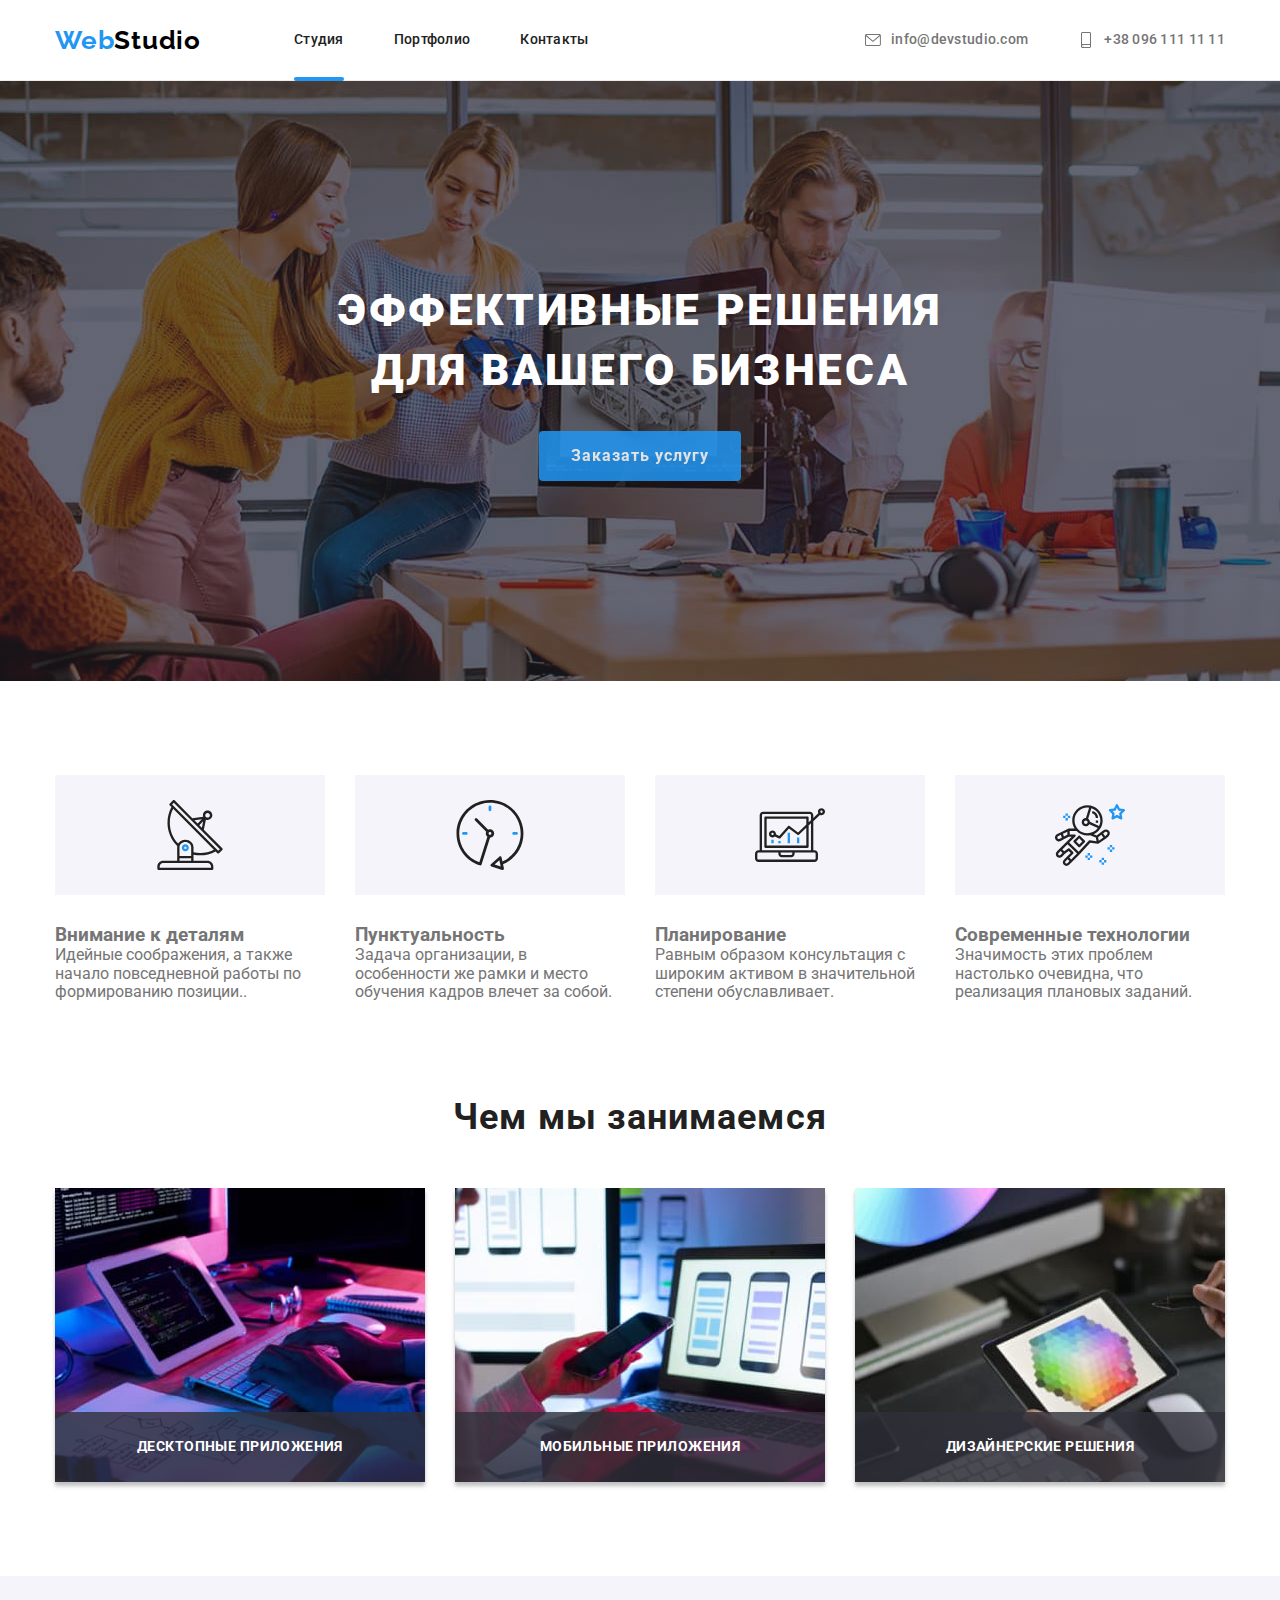
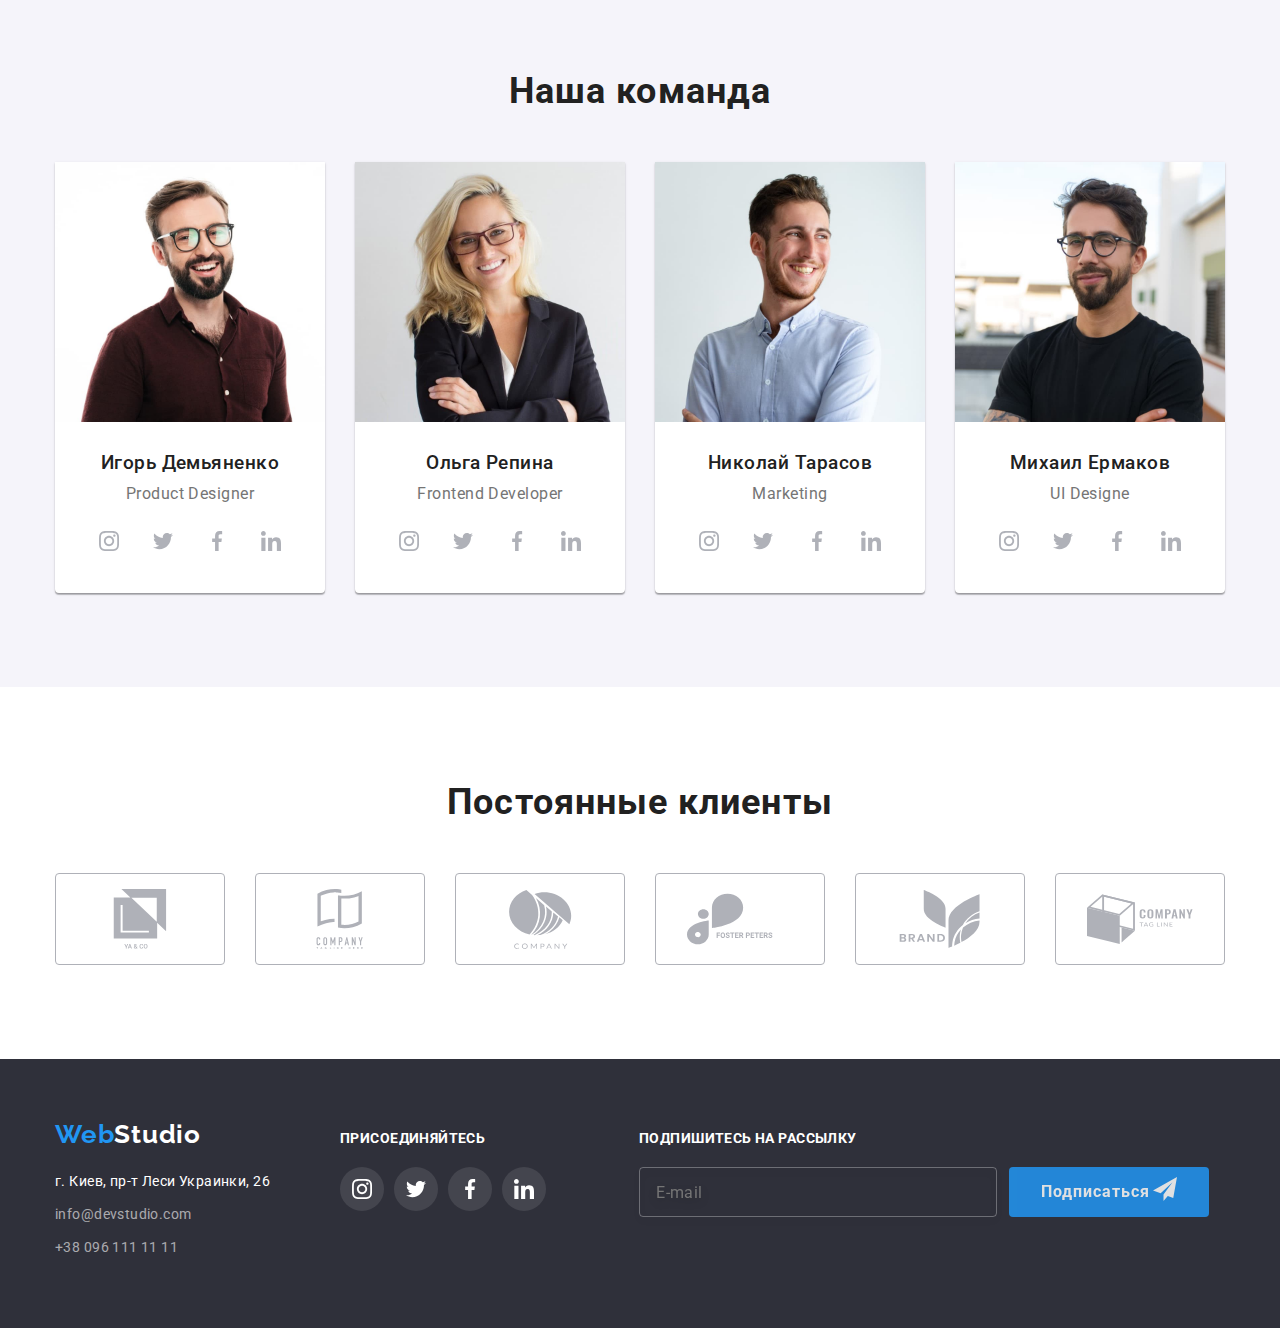
==== index.html @ 7d0cff5f "БЭМ перая попытка" ====
<!DOCTYPE html>
<html lang="ru">
  <head>
    <meta charset="UTF-8" />
    <meta http-equiv="X-UA-Compatible" content="IE=edge" />
    <meta name="viewport" content="width=device-width, initial-scale=1.0" />
    <title>Document</title>
    <link rel="preconnect" href="https://fonts.googleapis.com" />
    <link rel="preconnect" href="https://fonts.gstatic.com" crossorigin />
    <link
      href="https://fonts.googleapis.com/css2?family=Raleway:wght@700&family=Roboto:wght@400;500;700;900&display=swap"
      rel="stylesheet"
    />
    <link
      rel="stylesheet"
      href="https://cdnjs.cloudflare.com/ajax/libs/modern-normalize/1.0.0/modern-normalize.min.css"
    />
    <link rel="stylesheet" type="text/css" href="./css/styles.css" />
  </head>

  <body>
    <header class="header">
      <div class="header-box container">
        <nav class="nav">
          <a class="logo" href="#">Web<span class="logo__part-logo">Studio</span> </a>

          <ul class="nav__list list">
            <li class="nav__item">
              <a class="nav__link nav__link--current" href="#">Студия</a>
            </li>
            <li class="nav__item">
              <a class="nav__link" href="./portfolio.html">Портфолио</a>
            </li>
            <li class="nav__item">
              <a class="nav__link" href="#">Контакты</a>
            </li>
          </ul>
        </nav>

        <ul class="nav__contact list">
          <li class="nav__contact-item">
            <a class="nav__contact-link" href="mailto:info@devstudio.com"
              ><svg class="nav__contact-icon" width="16" height="12">
                <use href="./images/symbol-defs.svg#icon-envelope"></use>
              </svg>
              info@devstudio.com</a
            >
          </li>

          <li class="nav__contact-item">
            <a class="nav__contact-link" href="tel:+380961111111"
              ><svg class="nav__contact-icon" width="10" height="16">
                <use href="./images/symbol-defs.svg#icon-smartphone"></use></svg
              >+38 096 111 11 11</a
            >
          </li>
        </ul>
      </div>
    </header>

    <!--Main-->
    <main>
      <section class="main">
        <div class="container">
          <h1 class="main-title">Эффективные решения для вашего бизнеса</h1>
          <button class="main-btn current" type="button" data-modal-open>Заказать услугу</button>
        </div>
      </section>

      <!--Наши преимущества-->
      <section class="advant section">
        <div class="container">
          <h2 class="visually-hidden">Наши преимущества</h2>
          <ul class="advants-list list">
            <li class="advants-list__item">
              <div class="advants-list__icon">
                <svg width="70" height="70">
                  <use href="./images/symbol-defs.svg#icon-antenna"></use>
                </svg>
              </div>
              <h3 class="advants-list__item-title">Внимание к деталям</h3>
              <p class="advants-list__text">
                Идейные соображения, а также начало повседневной работы по формированию позиции..
              </p>
            </li>
            <li class="advants-list__item">
              <div class="advants-list__icon">
                <svg width="70" height="70">
                  <use href="./images/symbol-defs.svg#icon-clock"></use>
                </svg>
              </div>
              <h3 class="advants-list__item-title">Пунктуальность</h3>
              <p class="advants-list__text">
                Задача организации, в особенности же рамки и место обучения кадров влечет за собой.
              </p>
            </li>
            <li class="advants-list__item">
              <div class="advants-list__icon">
                <svg width="70" height="70">
                  <use href="./images/symbol-defs.svg#icon-diagram"></use>
                </svg>
              </div>
              <h3 class="advants-list__item-title">Планирование</h3>
              <p class="advants-list__text">
                Равным образом консультация с широким активом в значительной степени обуславливает.
              </p>
            </li>
            <li class="advants-list__item">
              <div class="advants-list__icon">
                <svg width="70" height="70">
                  <use href="./images/symbol-defs.svg#icon-astronaut"></use>
                </svg>
              </div>
              <h3 class="advants-list__item-title">Современные технологии</h3>
              <p class="advants-list__text">
                Значимость этих проблем настолько очевидна, что реализация плановых заданий.
              </p>
            </li>
          </ul>
        </div>
      </section>

      <!--Чем мы занимаемся-->
      <section class="direct-box section">
        <div class="direct container">
          <h2 class="direct__title">Чем мы занимаемся</h2>

          <ul class="direct__list list">
            <li class="direct__item">
              <div class="direct__thumb">
                <img
                  class="direct__img"
                  src="./images/close-up-image-programer-working-his-desk-office.jpg"
                  alt="Программист за столом"
                />
                <p class="direct__subtitle">Десктопные приложения</p>
              </div>
            </li>

            <li class="direct__item">
              <div class="direct__thumb">
                <img
                  class="direct__img"
                  src="./images/web-ui-designers-are-developing-application-smartphones-team-creators-is-working-interface-mobile-phones.jpg"
                  alt="Веб-дизайнер с мобильным телефоном"
                />
                <p class="direct__subtitle">Мобильные приложения</p>
              </div>
            </li>
            <li class="direct__item">
              <div class="direct__thumb">
                <img
                  class="direct__img"
                  src="./images/creative-artist-web-design-with-working-colour-selection-graphic-tablet.jpg"
                  alt="Веб-дизайнер с графическим планшетом"
                />
                <p class="direct__subtitle">Дизайнерские решения</p>
              </div>
            </li>
          </ul>
        </div>
      </section>

      <!-- Наша команда-->
      <section class="card section">
        <div class="card__box container">
          <h2 class="card__title">Наша команда</h2>
          <ul class="card__list list">

            <li class="card__item">
              <img class="card__img" src="./images/igor_demyanenko.jpg" alt="Игорь Демьяненко" width="270"/>
              <div class="card__content">
                <h3 class="card__item-title">Игорь Демьяненко</h3>
                <p class="card__text">Product Designer</p>
                <ul class="card__icon-list">
                  <li class="card__icon">
                    <a class="card__link" href="#">
                      <svg class="card__logo" width="20" height="20">
                        <use href="./images/symbol-defs.svg#icon-instagram"></use>
                      </svg>
                    </a>
                  </li>
                  <li class="card__icon">
                    <a class="card__link" href="#">
                      <svg class="card__logo" width="20" height="20">
                        <use href="./images/symbol-defs.svg#icon-twitter"></use>
                      </svg>
                    </a>
                  </li>
                  <li class="card__icon">
                    <a class="card__link" href="#">
                      <svg class="card__logo" width="20" height="20">
                        <use href="./images/symbol-defs.svg#icon-facebook"></use>
                      </svg>
                    </a>
                  </li>
                  <li class="card__icon">
                    <a class="card__link" href="#">
                      <svg class="card__logo" width="20" height="20">
                        <use href="./images/symbol-defs.svg#icon-linkedin"></use>
                      </svg>
                    </a>
                  </li>
                </ul>
              </div>
            </li>

            <li class="card__item">
              <img class="card__img" src="./images/olga_repina.jpg" alt="Ольга Репина" width="270" />
              <div class="card__content">
                <h3 class="card__item-title">Ольга Репина</h3>
                <p class="card__text">Frontend Developer</p>
                <ul class="card__icon-list">
                  <li class="card__icon">
                    <a class="card__link" href="#">
                      <svg class="card__logo" width="20" height="20">
                        <use href="./images/symbol-defs.svg#icon-instagram"></use>
                      </svg>
                    </a>
                  </li>
                  <li class="card__icon">
                    <a class="card__link" href="#">
                      <svg class="card__logo" width="20" height="20">
                        <use href="./images/symbol-defs.svg#icon-twitter"></use>
                      </svg>
                    </a>
                  </li>
                  <li class="card__icon">
                    <a class="card__link" href="#">
                      <svg class="card__logo" width="20" height="20">
                        <use href="./images/symbol-defs.svg#icon-facebook"></use>
                      </svg>
                    </a>
                  </li>
                  <li class="card__icon">
                    <a class="card__link" href="#">
                      <svg class="card__logo" width="20" height="20">
                        <use href="./images/symbol-defs.svg#icon-linkedin"></use>
                      </svg>
                    </a>
                  </li>
                </ul>
              </div>
            </li>

            <li class="card__item">
              <img
                class="card__img"
                src="./images/nikolay_tarasov.jpg"
                alt="Николай Тарасов"
                width="270"
              />
              <div class="card__content">
                <h3 class="card__item-title">Николай Тарасов</h3>
                <p class="card__text">Marketing</p>
                <ul class="card__icon-list">
                  <li class="card__icon">
                    <a class="card__link" href="#">
                      <svg class="card__logo" width="20" height="20">
                        <use href="./images/symbol-defs.svg#icon-instagram"></use>
                      </svg>
                    </a>
                  </li>
                  <li class="card__icon">
                    <a class="card__link" href="#">
                      <svg class="card__logo" width="20" height="20">
                        <use href="./images/symbol-defs.svg#icon-twitter"></use>
                      </svg>
                    </a>
                  </li>
                  <li class="card__icon">
                    <a class="card__link" href="#">
                      <svg class="card__logo" width="20" height="20">
                        <use href="./images/symbol-defs.svg#icon-facebook"></use>
                      </svg>
                    </a>
                  </li>
                  <li class="card__icon">
                    <a class="card__link" href="#">
                      <svg class="card__logo" width="20" height="20">
                        <use href="./images/symbol-defs.svg#icon-linkedin"></use>
                      </svg>
                    </a>
                  </li>
                </ul>
              </div>
            </li>

            <li class="card__item">
              <img
                class="card__img"
                src="./images/mikhail_ermakov.jpg"
                alt="Михаил Ермаков"
                width="270"
              />
              <div class="card__content">
                <h3 class="card__item-title">Михаил Ермаков</h3>
                <p class="card__text">UI Designe</p>
                <ul class="card__icon-list">
                  <li class="card__icon">
                    <a class="card__link" href="#">
                      <svg class="card__logo" width="20" height="20">
                        <use href="./images/symbol-defs.svg#icon-instagram"></use>
                      </svg>
                    </a>
                  </li>
                  <li class="card__icon">
                    <a class="card__link" href="#">
                      <svg class="card__logo" width="20" height="20">
                        <use href="./images/symbol-defs.svg#icon-twitter"></use>
                      </svg>
                    </a>
                  </li>
                  <li class="card__icon">
                    <a class="card__link" href="#">
                      <svg class="card__logo" width="20" height="20">
                        <use href="./images/symbol-defs.svg#icon-facebook"></use>
                      </svg>
                    </a>
                  </li>
                  <li class="card__icon">
                    <a class="card__link" href="#">
                      <svg class="card__logo" width="20" height="20">
                        <use href="./images/symbol-defs.svg#icon-linkedin"></use>
                      </svg>
                    </a>
                  </li>
                </ul>
              </div>
            </li>

          </ul>
        </div>
      </section>

      <section class="clients section">
        <div class="clients__box container">
          <h2 class="clients__title">Постоянные клиенты</h2>
          <ul class="clients__list">
            <li class="clients__item">
              <a class="clients__link" href="#">
                <svg class="clients__logo" width="106" height="60">
                  <use href="./images/symbol-defs.svg#icon-company-1"></use>
                </svg>
              </a>
            </li>

            <li class="clients__item">
              <a class="clients__link" href="#">
                <svg class="clients__logo" width="106" height="60">
                  <use href="./images/symbol-defs.svg#icon-company-2"></use>
                </svg>
              </a>
            </li>

            <li class="clients__item">
              <a class="clients__link" href="#">
                <svg class="clients__logo" width="106" height="60">
                  <use href="./images/symbol-defs.svg#icon-company-3"></use>
                </svg>
              </a>
            </li>

            <li class="clients__item">
              <a class="clients__link" href="#"
                ><svg class="clients__logo" width="106" height="60">
                  <use href="./images/symbol-defs.svg#icon-company-4"></use></svg
              ></a>
            </li>

            <li class="clients__item">
              <a class="clients__link" href="#"
                ><svg class="clients__logo" width="106" height="60">
                  <use href="./images/symbol-defs.svg#icon-company-5"></use></svg
              ></a>
            </li>

            <li class="clients__item">
              <a class="clients__link" href="#"
                ><svg class="clients__logo" width="106" height="60">
                  <use href="./images/symbol-defs.svg#icon-company-6"></use></svg
              ></a>
            </li>
          </ul>
        </div>
      </section>
    </main>

    <!--Футер-->
    <footer class="footer">
      <div class="footer__box container">
        <div class="footer-content">
          <a class="logo footer-content__logo" href="#">Web<span class="logo__part-logo logo--color">Studio</span> </a>
          <address class="address-box">
            г. Киев, пр-т Леси Украинки, 26
            <ul class="address-box__list list">
              <li class="address-box__item">
                <a class="address-box__link" href="mailto:info@devstudio.com">info@devstudio.com</a>
              </li>
              <li class="address-box__item">
                <a class="address-box__link" href="tel:+380961111111">+38 096 111 11 11</a>
              </li>
            </ul>
          </address>
        </div>
        <div class="footer__network-box">
          <p class="footer__network-title">Присоединяйтесь</p>
          <ul class="footer__network-list">
            <li class="footer__network-item">
              <a class="footer__network-link" href="#">
                <svg class="footer__network-logo" width="20" height="20">
                  <use href="./images/symbol-defs.svg#icon-instagram"></use>
                </svg>
              </a>
            </li>
            <li class="footer__network-item">
              <a class="footer__network-link" href="#">
                <svg class="footer__network-logo" width="20" height="20">
                  <use href="./images/symbol-defs.svg#icon-twitter"></use>
                </svg>
              </a>
            </li>
            <li class="footer__network-item">
              <a class="footer__network-link" href="#">
                <svg class="footer__network-logo" width="20" height="20">
                  <use href="./images/symbol-defs.svg#icon-facebook"></use>
                </svg>
              </a>
            </li>
            <li class="footer__network-item">
              <a class="footer__network-link" href="#">
                <svg class="footer__network-logo" width="20" height="20">
                  <use href="./images/symbol-defs.svg#icon-linkedin"></use>
                </svg>
              </a>
            </li>
          </ul>
        </div>

        <div class="subscription">
          <p class="subscription__title">Подпишитесь на рассылку</p>

          <form class="subscription__form">
            <input
              type="email"
              name="subscription-mail"
              class="subscription__input"
              id="subscription-email"
              placeholder="E-mail"
            />

            <button type="submit" class="main-btn footer__subscription-btn--location">
              Подписаться

              <svg class="subscription__logo" width="24" height="24">
                <use href="./images/symbol-defs.svg#icon-send"></use>
              </svg>
            </button>
          </form>
        </div>
      </div>
    </footer>

    <div class="backrdrop backrdrop--is-hidden" data-modal>
      <div class="modal">
        <button class="modal__btn-close" data-modal-close>
          <svg  class="modal__btn-icon" width="11" height="11">
            <use href="./images/symbol-defs.svg#icon-close"></use>
          </svg>
        </button>
        <h2 class="modal__title">Оставьте свои данные, мы вам перезвоним</h2>
        <form name="modal__form">
          <div class="modal__field">
            <input type="text" name="user-name" class="modal__input" id="name" placeholder=" " />
            <label for="name" class="modal__label">Имя</label>
            <svg class="modal__icon" width="18" height="18">
              <use href="./images/symbol-defs.svg#icon-person-black"></use>
            </svg>
          </div>
          <div class="modal__field">
            <input type="tel" name="phone" class="modal__input" id="phone" placeholder=" " />
            <label for="phone" class="modal__label">Телефон</label>

            <svg class="modal__icon" width="18" height="18">
              <use href="./images/symbol-defs.svg#icon-phone-black"></use>
            </svg>
          </div>

          <div class="modal__field">
            <input type="email" name="mail" class="modal__input" id="email" placeholder=" " />
            <label for="email" class="modal__label">Почта</label>
            <svg class="modal__icon" width="18" height="18">
              <use href="./images/symbol-defs.svg#icon-email-black"></use>
            </svg>
          </div>

          <div class="modal__text">
            <label for="comment" class="modal__comment">Комментарий</label>
            <textarea class="modal__textarea" name="comment" rows="10" id="comment" placeholder="Введите текст"></textarea>
          </div>

          <div class="modal__checkbox">
            <label class="modal__checkbox-label">
              <input class="modal__checkbox-input" type="checkbox" name="check-policy" value="check-value" />
              <svg class="modal__checkbox-box" width="16" height="15">
                <use href="./images/symbol-defs.svg#icon-check"></use>
              </svg>
              Соглашаюсь с рассылкой и принимаю
              <a href="#" class="modal__checkbox-link">Условия договора</a>
            </label>
          </div>
          <button type="submit" class="main-btn">Отправить</button>
        </form>
      </div>
    </div>
    <script src="./js/modal.js"></script>
  </body>
</html>
---- css/styles.css ----
/*--объявление глоб.переменных--*/
:root {
  --clr-ttl: #212121; /*--осн.цвет заголовков--*/
  --clr-txt: #757575; /*--осн.цвет текста--*/
  --clr-backg-hero: #2f303a; /*--цвет фона героя и футера--*/
  --clr-backg-item: #f5f4fa; /*--доп.цвет фона элементов--*/
  --clr-btn-link: #ffffff; /*--цвет текста акт.кн.,ссылок..--*/
  --clr-brend: #2196f3; /*-цвет логотипа,акт.кнопок и ссылок---*/
  --time-duration: 250ms;
  --clr-logo-part: #000000; /*-цвет логотипа,акт.кнопок и ссылок---*/
  --clr-ft-link: rgba(255, 255, 255, 0.6); /*--цвет ссылок в футере--*/
  --clr-icon-link: #afb1b8; /*-- цет иконок соц.сетей--*/
  --timing-function: cubic-bezier(0.4, 0, 0.2, 1);
}

/*--Установки "по умолчанию" для сайта--*/

body {
  font-family: Roboto, sans-serif;
  color: var(--clr-txt);
  background-color: var(--clr-btn-link);
  cursor: default;
}

/*--Установки элементов--*/
ul {
  list-style: none;
  margin: 0;
  padding: 0;
}

h1,
h2,
h3,
h4,
h5,
h6,
p {
  margin: 0 auto;
}

img {
  display: block;
}
a {
  text-decoration: none;
}

.visually-hidden {
  position: absolute;
  width: 1px;
  height: 1px;
  margin: -1px;
  border: 0;
  padding: 0;

  white-space: nowrap;
  clip-path: inset(100%);
  clip: rect(0 0 0 0);
  overflow: hidden;
}

.nav__link--current {
  color: var(--clr-brend);
}

.section {
  padding: 94px 0;
}

/*---header--*/
.header {
  border-bottom: 1px solid #ececec;
}
/*--Логотип--*/
.logo {
  font-family: 'Raleway', sans-serif;
  font-weight: 700;
  font-size: 26px;
  line-height: 1.17;
  color: var(--clr-brend);
  letter-spacing: 0.03em;
    display: block;
}
.logo__part-logo {
  color: var(--clr-logo-part);
}
.logo--color {
  color: var(--clr-btn-link);
}




.header-box {
  display: flex;
  align-items: center;
  justify-content: space-between;
}

.nav{
  display: flex;
  align-items: center;
  margin-left: 0;
  margin-right: 0;
}
.nav__list {
  display: flex;
  margin-left: 93px;
}
.nav__list li:first-child,
.nav__contact li:first-child {
  margin-left: 0;
}
.nav__contact {
  display: flex;
  margin: auto 0;
  align-items: center;
}

.nav__link {
  position: relative;
  display: block;
  padding-top: 32px;
  padding-bottom: 32px;
  justify-content: space-between;
  font-weight: 500;
  font-size: 14px;
  line-height: 1.14;
  letter-spacing: 0.02em;
  color: var(--clr-ttl);
  transition: color var(--time-duration) var(--timing-function);
}

.nav__link::after {
  content: '';
  display: block;
  position: absolute;
  bottom: -1px;
  width: 100%;
  height: 4px;
  border-radius: 4px;
  background-color: var(--clr-brend);
  opacity: 0;
}

.nav__link:hover,
.nav__link:focus {
  color: var(--clr-brend);
}
.nav__link--current::after {
  opacity: 1;
}

.nav__item,
.nav__contact-item {
  margin-left: 50px;
}

.nav__contact-link {
  display: flex;
  padding-top: 32px;
  padding-bottom: 32px;
  font-weight: 500;
  font-size: 14px;
  line-height: 1.14;
  letter-spacing: 0.02em;
  color: var(--clr-txt);
  align-items: center;
  transition: color var(--time-duration) var(--timing-function);
}

.nav__contact-link:hover .nav__contact-icon,
.nav__contact-link:focus .nav__contact-icon,
.nav__contact-link:hover,
.nav__contact-link:focus {
  color: var(--clr-brend);
  fill: var(--clr-brend);
}

.nav__contact-icon {
  display: block;
  margin-right: 10px;
  height: 16px;
  width: 16px;
  text-align: center;
  align-items: center;
  fill: var(--clr-txt);
  transition: fill var(--time-duration) var(--timing-function);
}

/*--main-section--*/
.container {
  width: 1200px;
  margin: 0 auto;
  padding: 0 15px;
}

.main {
  max-width: 1600px;
  margin: auto;
  text-align: center;
  padding: 200px 0;
  background: var(--clr-backg-hero);
  background-image: linear-gradient(rgba(47, 48, 58, 0.4), rgba(47, 48, 58, 0.4)),
    url('../images/img-hero.jpg');
  background-repeat: no-repeat;
  background-position: center;
}

.main-title {
  height: 120px;
  max-width: 696px;
  font-weight: 900;
  font-size: 44px;
  line-height: 1.36;
  letter-spacing: 0.06em;
  text-transform: uppercase;
  color: var(--clr-btn-link);
  margin-bottom: 30px;
}

.main-btn {
  display: block;
  margin: 0 auto;
  padding: 10px 32px;
  min-width: 200px;
  text-align: center;
  font-weight: 700;
  font-size: 16px;
  line-height: 1.87;
  letter-spacing: 0.06em;
  border: none;
  border-radius: 4px;
  cursor: pointer;
  color: var(--clr-btn-link);
  background-color: var(--clr-brend);
  opacity: 0.85;
  transition: box-shadow var(--time-duration) var(--timing-function),
    opacity var(--time-duration) var(--timing-function);
}

.main-btn:hover,
.main-btn:focus {
  box-shadow: 0px 4px 4px rgba(0, 0, 0, 0.15);
  opacity: 1;
}

.backrdrop {
  position: fixed;
  top: 0;
  left: 0;
  width: 100%;
  height: 100%;
  background-color: rgba(0, 0, 0, 0.2);
  opacity: 1;
  transition: opacity var(--time-duration) var(--timing-function);
}

.backrdrop--is-hidden {
  opacity: 0;
  pointer-events: none;
  /* visibility: hidden;*/
}

.modal {
  position: absolute;
  min-width: 528px;
  min-height: 580px;
  top: 50%;
  left: 50%;
  padding: 40px;
  transform: translate(-50%, -50%);
  background-color: var(--clr-btn-link);
  box-shadow: 0px 1px 3px rgba(0, 0, 0, 0.12), 0px 1px 1px rgba(0, 0, 0, 0.14),
    0px 2px 1px rgba(0, 0, 0, 0.2);
  border-radius: 4px;
}

.modal__btn-close {
  position: absolute;
  top: 8px;
  right: 8px;
  display: block;
  width: 30px;
  height: 30px;
  border-radius: 50%;
  text-align: center;
  border: 1px solid rgba(0, 0, 0, 0.1);
  background-color: var(--clr-btn-link);
  transform: fill var(--time-duration) var(--timing-function);
}
.modal__btn-icon {
  transition: fill var(--time-duration) var(--timing-function);
}

.modal__btn-icon:hover,
.modal__btn-icon:focus {
  fill: var(--clr-brend);
}
.modal__title {
  font-weight: 700;
  font-size: 20px;
  line-height: 1.15;
  text-align: center;
  letter-spacing: 0.03em;
  color: var(--clr-ttl);
  margin: 0;
}

.modal__field {
  position: relative;
  display: flex;
  flex-direction: column;
  text-align: start;
  line-height: 1.17;
  letter-spacing: 0.01em;
  margin-top: 30px;
}

.modal__icon {
  display: inline-block;
  position: absolute;
  top: 50%;
  left: 12px;
  transform: translateY(-50%);
}

.modal__input {
  padding-left: 42px;
  height: 40px;
  border: 1px solid rgba(33, 33, 33, 0.2);
  border-radius: 4px;
  padding-right: 12px;
  transition: border-color var(--time-duration) var(--timing-function);
}
.modal__field input::placeholder {
  color: var(--clr-txt);
}

.modal__label {
  position: absolute;
  top: 50%;
  left: 42px;
  text-align: center;
  transform: translateY(-50%);
  transition: transform var(--time-duration) var(--timing-function),
    opacity var(--time-duration) var(--timing-function);
}

.modal__input:hover + .modal__label,
.modal__input:focus + .modal__label,
.modal__input:not(:placeholder-shown) + .modal__label {
  transform: translate(-40px, -40px);
}
.modal__input:hover,
.modal__input:focus,
.modal__input:not(:placeholder-shown) {
  border-color: var(--clr-brend);
}
.modal__input:focus {
  outline: none;
}

.modal__icon {
  display: block;
  position: absolute;
  top: 50%;
  transform: translateY(-50%);
  transition: fill var(--time-duration) var(--timing-function);
}
.modal__field:hover > .modal__icon,
.modal__input:not(:placeholder-shown) + .modal__label + .modal__icon,
.modal__input:focus + .modal__label + .modal__icon {
  fill: var(--clr-brend);
}

.modal__text {
  margin-bottom: 20px;
}

.modal__comment {
  display: block;
  text-align: left;
  margin-bottom: 4px;
  margin-top: 12px;
}
.modal__textarea{
  resize: none;
  width: 100%;
  height: 138px;
  letter-spacing: 0.01em;
  padding: 9px 16px 12px;
  font-size: 12px;
  line-height: 1.17;
  color: rgba(117, 117, 117, 0.5);
  border: 1px solid rgba(33, 33, 33, 0.2);
  border-radius: 4px;
  transition: border-color var(--time-duration) var(--timing-function),
    color var(--time-duration) var(--timing-function);
}

.modal__textarea:focus,
.modal__textarea:hover,
.modal__textarea:not(:placeholder-shown) {
  border-color: var(--clr-brend);
  outline: none;
  border-color: var(--clr-brend);
  color: var(--clr-txt);
}

.modal__checkbox-label {
  display: flex;
  margin-bottom: 30px;
  justify-content: center;
  align-items: center;
  line-height: 1.71;
  font-size: 14px;
  letter-spacing: 0.03em;
  line-height: 1.71;
  color: var(--clr-txt);
  padding: 0;
}

.modal__checkbox-input {
  width: 1px;
  height: 1px;
  overflow: hidden;
  clip: rect(0 0 0 0);
}
.modal__checkbox-input:checked + .modal__checkbox-box {
  background-color: var(--clr-brend);
  background-size: auto;
  background-origin: border-box;
  border-color: var(--clr-brend);
}
.check-box {
  display: inline-block;
  border: 2px solid var(--clr-ttl);
  border-radius: 4px;
  margin-right: 7px;
}

.modal__checkbox-link {
  display: inline-block;
  margin-left: 5px;
  text-decoration: underline;
  color: var(--clr-brend);
}

/*----advant section-----*/

.advants__item-title {
  font-weight: 700;
  font-size: 14px;
  line-height: 1.17;
  letter-spacing: 0.03em;
  text-transform: uppercase;
  color: var(--clr-ttl);
  margin-bottom: 10px;
}
.advants__text {
  display: block;
  font-size: 14px;
  line-height: 1.71;
  letter-spacing: 0.03em;
  color: var(--clr-txt);
}

/*------advants-list------*/

.advants-list {
  display: flex;
  margin-left: -30px;
}

.advants-list__item {
  display: block;
  width: calc((100% - 4 * 30px) / 4);
  margin-left: 30px;
}

.advants-list__icon {
  display: flex;
  margin-bottom: 30px;
  height: 120px;
  width: auto;
  background-color: var(--clr-backg-item);
  align-items: center;
  justify-content: center;
}

/*--direct-section--*/
.direct-box {
  padding-top: 0;
}
.direct__title {
  font-weight: 700;
  font-size: 36px;
  line-height: 1.17;
  text-align: center;
  letter-spacing: 0.03em;
  color: var(--clr-ttl);
  margin-bottom: 50px;
}
.direct__list {
  display: flex;
  margin-left: -30px;
}
.direct__item {
  width: calc((100% - 3 * 30px) / 3);
  margin-left: 30px;
  box-shadow: 0px 4px 4px 0px #00000040;
}

.direct__thumb {
  position: relative;
}
.direct__subtitle {
  position: absolute;
  bottom: 0;
  height: 70px;
  width: 370px;
  padding: 27px 5px;
  background: rgba(47, 48, 58, 0.8);

  font-weight: 700;
  font-size: 14px;
  line-height: 1.14;
  text-align: center;
  letter-spacing: 0.03em;
  text-transform: uppercase;
  color: var(--clr-btn-link);
}

/*--card-section--*/
.card {
  background: var(--clr-backg-item);
  text-align: center;
}
.card__title {
  font-weight: 700;
  font-size: 36px;
  line-height: 1.17;
  letter-spacing: 0.03em;
  color: var(--clr-ttl);
  margin-top: 0;
  margin-bottom: 50px;
}

.card__list {
  display: flex;
  margin-left: -30px;
}
.card__item {
  width: calc((100% - 4 * 30px) / 4);
  margin-left: 30px;
  background: #ffffff;
  box-shadow: 0px 1px 3px rgba(0, 0, 0, 0.12), 0px 1px 1px rgba(0, 0, 0, 0.14),
    0px 2px 1px rgba(0, 0, 0, 0.2);
  border-radius: 0px 0px 4px 4px;
}

.card__item-title {
  font-weight: 500;
  color: var(--clr-ttl);
  margin-bottom: 10px;
}
.card__text {
  letter-spacing: 0.03em;
  color: var(--clr-txt);
  margin-bottom: 16px;
}

.card__content {
  font-size: 16px;
  line-height: 1.19;
  text-align: center;
  letter-spacing: 0.03em;
  padding: 30px 10px;
}
/*--раздел соц.сетей--*/

.card__icon-list {
  display: flex;
  justify-content: center;
}

.card__icon {
  margin-right: 10px;
  border-radius: 50%;
}
.card__icon:last-child {
  margin-right: 0;
}

.card__link {
  display: flex;
  align-items: center;
  justify-content: center;
  height: 44px;
  width: 44px;
  border-radius: 50%;
  transition: background-color var(--time-duration) var(--timing-function);
}

.card__link:hover,
.card__item:focus {
  background-color: var(--clr-brend);
}

.card__link:hover .card__logo,
.card__link:focus .card__logo {
  fill: var(--clr-btn-link);
}

.card__logo {
  display: block;
  fill: var(--clr-icon-link);
  background-color: transparent;
  background-repeat: no-repeat;
  background-size: cover;
  background-position: center;
  transition: fill var(--time-duration) var(--timing-function);
}

/*--постоянные клиенты---*/
.clients__title {
  font-weight: 700;
  font-size: 36px;
  line-height: 1.17;
  text-align: center;
  letter-spacing: 0.03em;
  color: var(--clr-ttl);
  margin-bottom: 50px;
}
.clients__list {
  display: flex;
}

.clients__item {
  display: flex;
  align-items: center;
  justify-content: center;
  background: transparent;
  margin-right: 30px;
}
.clients__item:last-child {
  margin-right: auto;
}
.clients__link {
  display: flex;
  height: 92px;
  width: 170px;
  align-items: center;
  justify-content: center;
  border-radius: 4px;
  border: 1px solid #afb1b8;
  transition: border var(--time-duration) var(--timing-function);
}
.clients__logo {
  fill: #afb1b8;
  transition: fill var(--time-duration) var(--timing-function);
}

.clients__link:hover .clients__logo,
.clients__link:focus .clients__logo {
  fill: var(--clr-brend);
}
.clients__link:hover,
.clients__link:focus {
  border: 1px solid var(--clr-brend);
}

/*-------------------footer-section-----------*/

.footer {
  padding: 60px 0;
  background: var(--clr-backg-hero);
}
.footer__box {
  display: flex;
  align-items: baseline;
}
.footer__network-box {
  margin-left: 70px;
}
.footer-content__logo {
  margin-bottom: 20px;
}

.address-box {
  font-style: normal;
  font-size: 14px;
  line-height: 1.71;
  letter-spacing: 0.03em;
  color: var(--clr-btn-link);
  margin: 0;
}

.address-box__list {
  margin-top: 9px;
}
.address-box__item {
  margin-bottom: 9px;
}

.address-box__list:last-child {
  margin-bottom: 0;
}

.address-box__link {
  display: block;
  line-height: 1.71;
  letter-spacing: 0.03em;
  color: var(--clr-ft-link);
  transition: color var(--time-duration) var(--timing-function);
}

.address-box__link:hover,
.address-box__link:focus {
  color: var(--clr-brend);
}

.footer__network-title,
.subscription__title {
  font-weight: 700;
  font-size: 14px;
  line-height: 1.14;
  letter-spacing: 0.03em;
  text-transform: uppercase;
  color: var(--clr-btn-link);
  margin-bottom: 20px;
}

.footer__network-list {
  display: flex;
}
.footer__network-item {
  display: flex;
  margin-right: 10px;
  align-items: center;
}
.footer__network-item:last-child {
  margin-right: 0;
}
.footer__network-link {
  display: flex;
  height: 44px;
  width: 44px;
  border-radius: 50%;
  justify-content: center;
  align-items: center;
  background: #ffffff1a;
  transition: background-color var(--time-duration) var(--timing-function);
}
.footer__network-logo {
  display: flex;
  fill: var(--clr-btn-link);
  background-color: transparent;
  background-repeat: no-repeat;
  background-size: cover;
  background-position: center;
}
.footer__network-link:hover,
.footer__network-link:focus {
  background-color: var(--clr-brend);
}

.subscription {
  display: block;
  margin-left: 93px;
}

.subscription__form {
  display: flex;
}
.subscription__input {
  height: 50px;
  width: 358px;
  margin-right: 12px;
  font-size: 16px;
  line-height: 1.25;
  align-items: center;
  letter-spacing: 0.03em;
  padding: 15px 16px;
  color: rgba(255, 255, 255, 0.6);
  background-color: inherit;
  border: 1px solid rgba(255, 255, 255, 0.3);
  box-sizing: border-box;
  filter: drop-shadow(0px 4px 4px rgba(0, 0, 0, 0.15));
  border-radius: 4px;
  transition: border-color var(--time-duration) var(--timing-function),
    color var(--time-duration) var(--timing-function);
}

.subscription__input:focus,
.subscription__input:hover {
  outline: none;
  border-color: var(--clr-brend);
  color: var(--clr-btn-link);
}
.footer__subscription-btn--location {
  display: flex;
  justify-content: space-between;
  text-align: center;
  padding: auto 28px;
}

/*------------PORTFOLIO---------*/

/*---Фильтр по разделам--*/
.btn-select {
  display: flex;
  justify-content: center;
  margin-bottom: 50px;
}
.btn-select__item {
  font-weight: 500;
  font-size: 16px;
  line-height: 1.62;
  letter-spacing: 0.03em;
  background-color: var(--clr-backg-item);
  color: var(--clr-ttl);
  text-align: center;
  cursor: pointer;
  border: none;
  border-radius: 4px;
  padding: 6px 22px;
  transition: color var(--time-duration) var(--timing-function),
    background-color var(--time-duration) var(--timing-function),
    box-shadow var(--time-duration) var(--timing-function);
}

/*.btn-select__item{
  margin-right: 8px;
}*/
.btn-select :not(:last-child) {
  margin-right: 8px;
}

.btn-select__item:hover,
.btn-select__item:focus {
  color: var(--clr-btn-link);
  background-color: var(--clr-brend);
  box-shadow: 0px 4px 4px 0px #00000040;
}

.btn-select--current {
  background-color: var(--clr-brend);
  color: var(--clr-btn-link);
}

.subscription__input:not(:placeholder-shown) {
  border-color: var(--clr-brend);
  color: var(--clr-btn-link);
}

/*---Примеры работ ----*/
.gallery {
  display: flex;
  flex-wrap: wrap;
  margin-left: -30px;
}
.gallery__item :nth-child(-n + 3) {
  margin-top: 0;
}

.gallery__item {
  display: block;
  width: calc((100% - 3 * 30px) / 3);
  margin-left: 30px;
  margin-top: 30px;
}

.gallery__link {
  display: block;
  height: 100%;

  position: relative;
  transition: box-shadow var(--time-duration) var(--timing-function);
}

.gallery__link:hover,
.gallery__link:focus {
  box-shadow: 1px 4px 6px 0px #00000029, 0px 4px 4px 0px #0000000f, 0px 1px 1px 0px #0000001f;
}
.gallery__link:hover .gallery__overlay,
.gallery__link:focus .gallery__overlay {
  transform: translateY(0);
  transition: transform var(--time-duration) var(--timing-function);
}

.gallery__thumb {
  position: relative;
  overflow: hidden;
}

.gallery__overlay {
  display: block;
  width: 100%;
  height: 100%;
  top: 0;
  right: 0;
  position: absolute;
  background-color: rgba(33, 150, 243, 0.9);
  padding: 63px 24px;
  font-size: 18px;
  line-height: 1.56;
  letter-spacing: 0.03em;
  color: var(--clr-btn-link);
  transform: translateY(100%);
  transition: transform var(--time-duration) var(--timing-function);
}

.gallery__item-title {
  font-weight: 700;
  font-size: 18px;
  line-height: 2;
  letter-spacing: 0.06em;
  color: var(--clr-ttl);
  margin-bottom: 4px;
}
.gallery__item-txt {
  font-size: 16px;
  line-height: 1.88;
  letter-spacing: 0.03em;
  color: var(--clr-txt);
  background: var(--clr-btn-link);
  margin-bottom: 0;
}

.gallery__box {
  padding: 20px 24px;
  border: 1px solid #eeeeee;
  border-top: none;
}
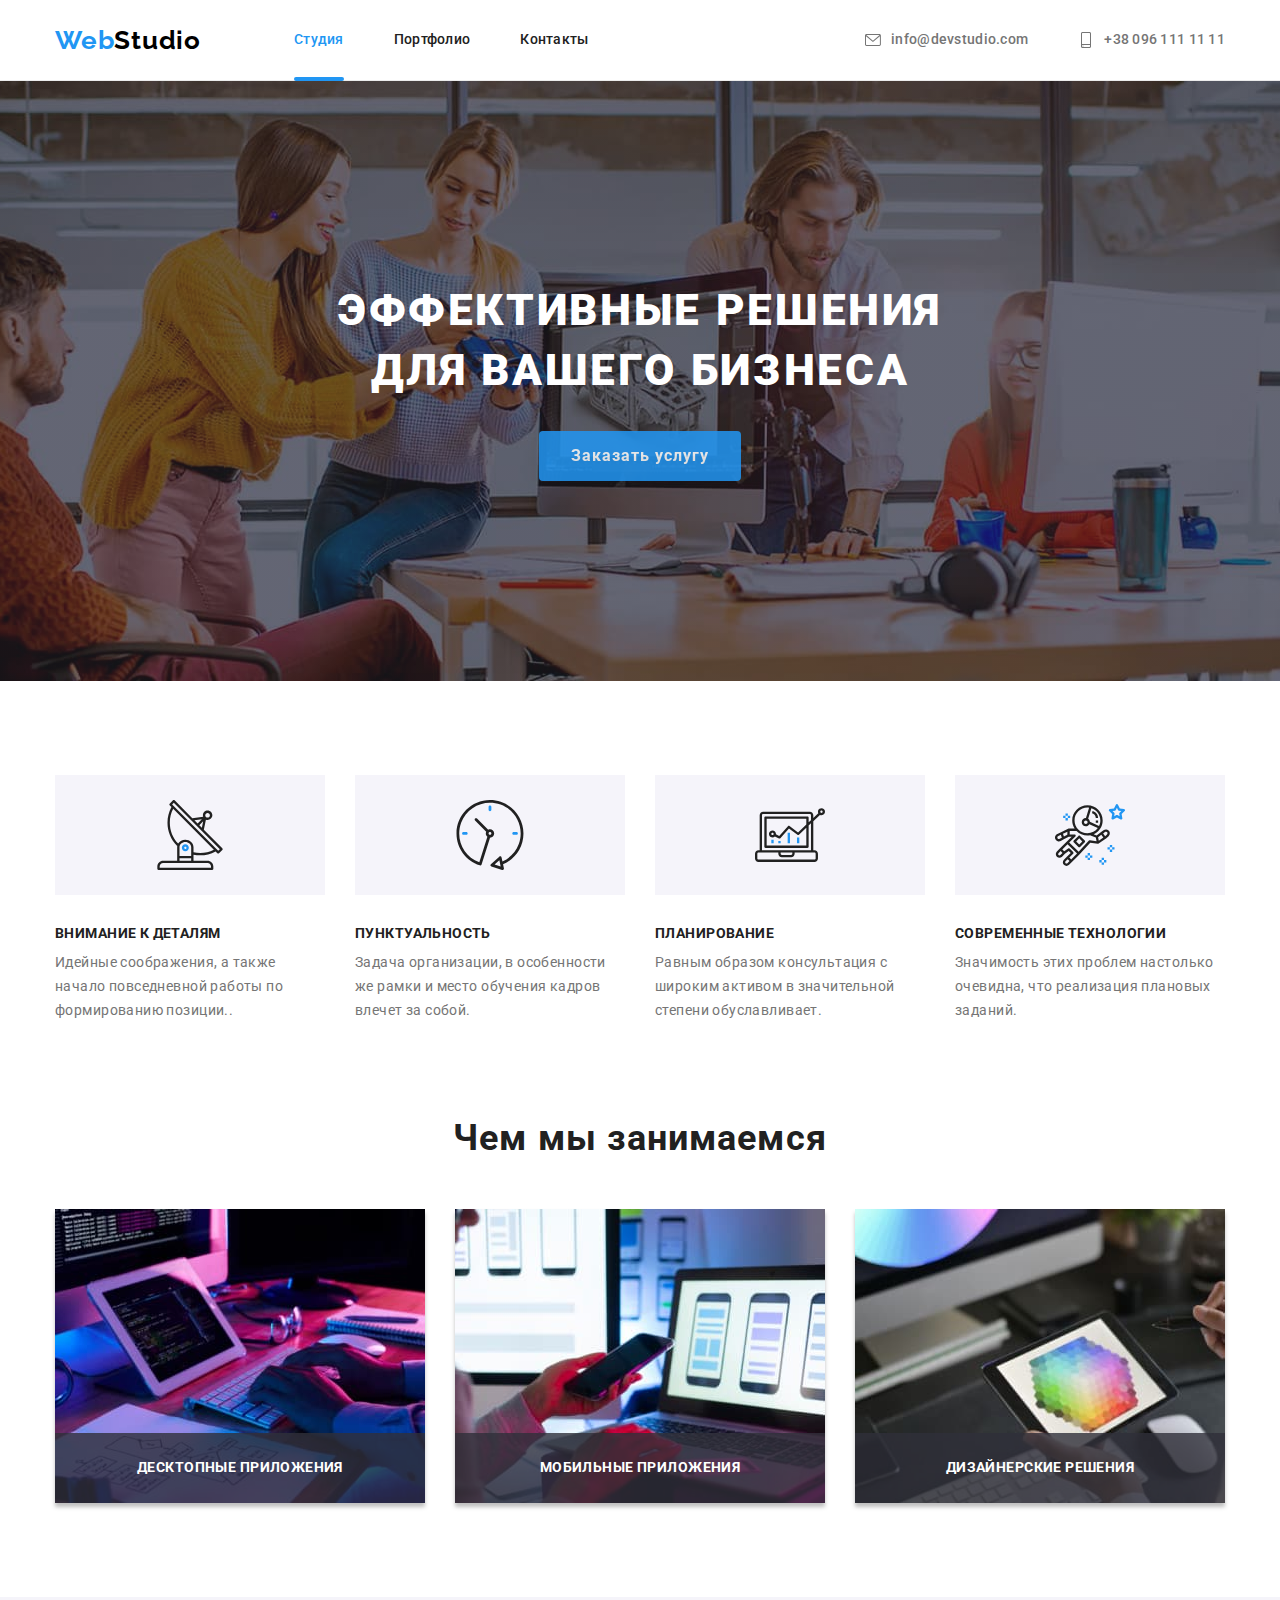
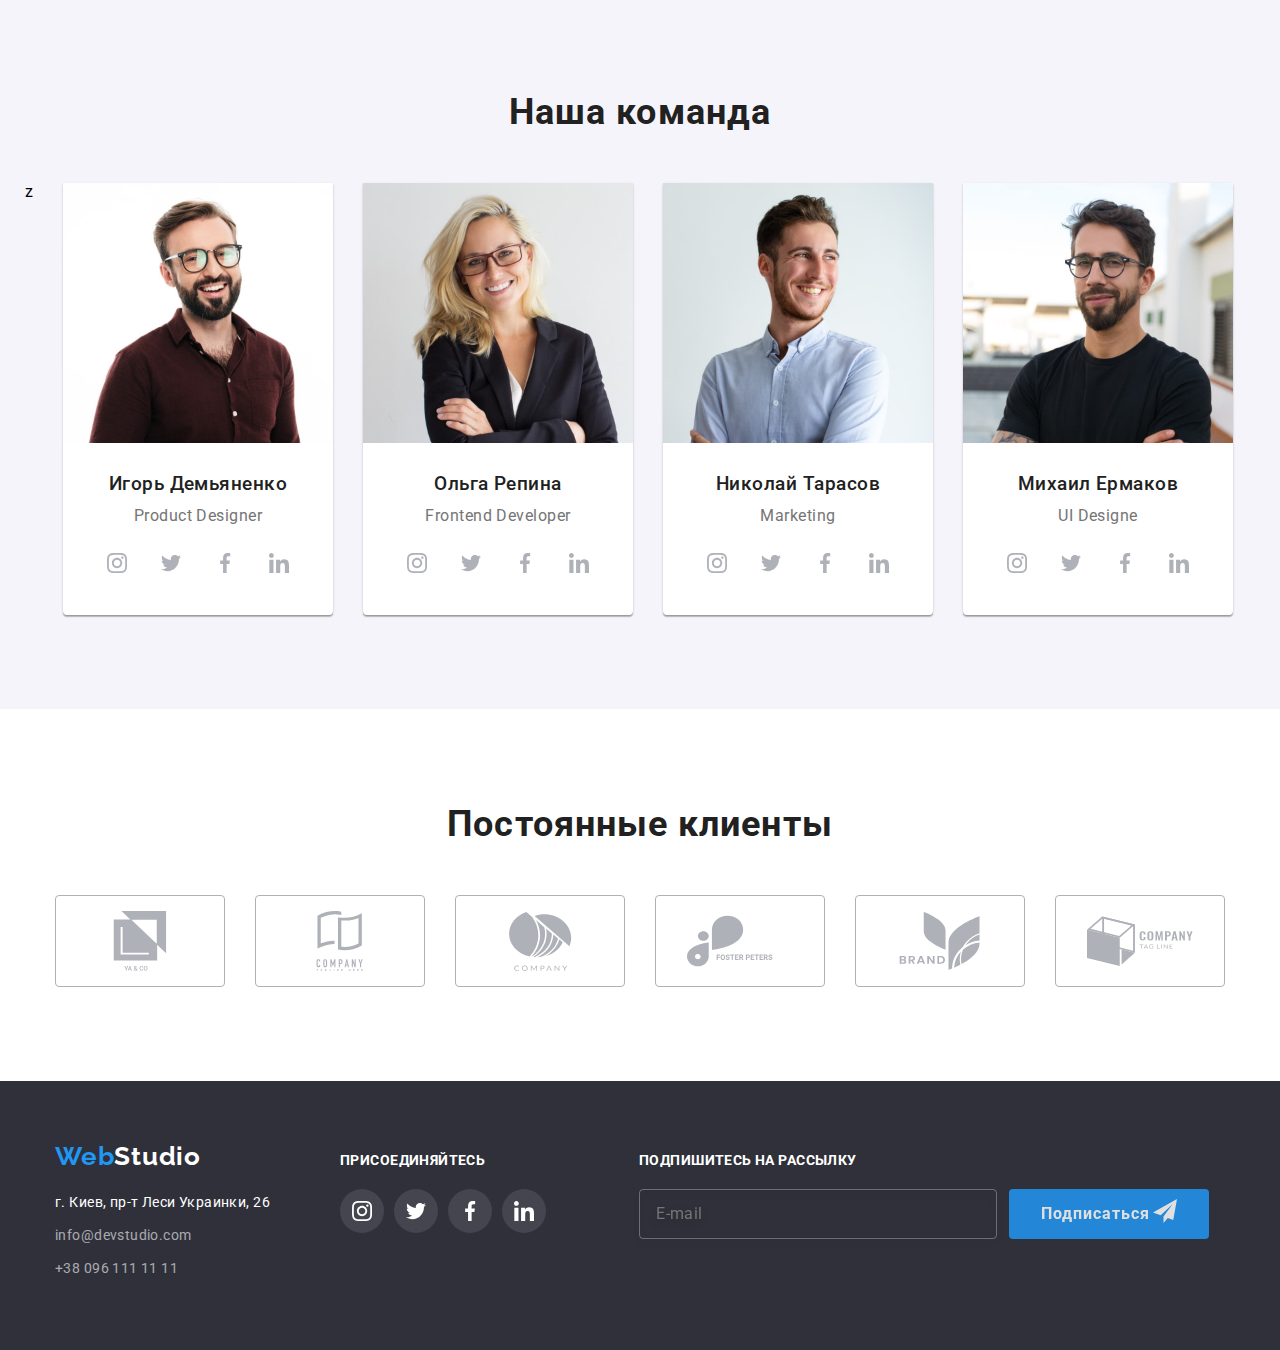
==== commit 6e814d67: "Реакторинг" ====
--- a/index.html
+++ b/index.html
@@ -15,7 +15,7 @@
       rel="stylesheet"
       href="https://cdnjs.cloudflare.com/ajax/libs/modern-normalize/1.0.0/modern-normalize.min.css"
     />
-    <link rel="stylesheet" type="text/css" href="./css/styles.css" />
+    <link rel="stylesheet" type="text/css" href="./css/main.min.css" />
   </head>
 
   <body>
@@ -166,9 +166,14 @@
         <div class="card__box container">
           <h2 class="card__title">Наша команда</h2>
           <ul class="card__list list">
-
+            z
             <li class="card__item">
-              <img class="card__img" src="./images/igor_demyanenko.jpg" alt="Игорь Демьяненко" width="270"/>
+              <img
+                class="card__img"
+                src="./images/igor_demyanenko.jpg"
+                alt="Игорь Демьяненко"
+                width="270"
+              />
               <div class="card__content">
                 <h3 class="card__item-title">Игорь Демьяненко</h3>
                 <p class="card__text">Product Designer</p>
@@ -206,7 +211,12 @@
             </li>
 
             <li class="card__item">
-              <img class="card__img" src="./images/olga_repina.jpg" alt="Ольга Репина" width="270" />
+              <img
+                class="card__img"
+                src="./images/olga_repina.jpg"
+                alt="Ольга Репина"
+                width="270"
+              />
               <div class="card__content">
                 <h3 class="card__item-title">Ольга Репина</h3>
                 <p class="card__text">Frontend Developer</p>
@@ -328,7 +338,6 @@
                 </ul>
               </div>
             </li>
-
           </ul>
         </div>
       </section>
@@ -390,7 +399,9 @@
     <footer class="footer">
       <div class="footer__box container">
         <div class="footer-content">
-          <a class="logo footer-content__logo" href="#">Web<span class="logo__part-logo logo--color">Studio</span> </a>
+          <a class="logo footer-content__logo" href="#"
+            >Web<span class="logo__part-logo logo--color">Studio</span>
+          </a>
           <address class="address-box">
             г. Киев, пр-т Леси Украинки, 26
             <ul class="address-box__list list">
@@ -464,7 +475,7 @@
     <div class="backrdrop backrdrop--is-hidden" data-modal>
       <div class="modal">
         <button class="modal__btn-close" data-modal-close>
-          <svg  class="modal__btn-icon" width="11" height="11">
+          <svg class="modal__btn-icon" width="11" height="11">
             <use href="./images/symbol-defs.svg#icon-close"></use>
           </svg>
         </button>
@@ -496,12 +507,23 @@
 
           <div class="modal__text">
             <label for="comment" class="modal__comment">Комментарий</label>
-            <textarea class="modal__textarea" name="comment" rows="10" id="comment" placeholder="Введите текст"></textarea>
+            <textarea
+              class="modal__textarea"
+              name="comment"
+              rows="10"
+              id="comment"
+              placeholder="Введите текст"
+            ></textarea>
           </div>
 
           <div class="modal__checkbox">
             <label class="modal__checkbox-label">
-              <input class="modal__checkbox-input" type="checkbox" name="check-policy" value="check-value" />
+              <input
+                class="modal__checkbox-input"
+                type="checkbox"
+                name="check-policy"
+                value="check-value"
+              />
               <svg class="modal__checkbox-box" width="16" height="15">
                 <use href="./images/symbol-defs.svg#icon-check"></use>
               </svg>
--- a/css/main.min.css
+++ b/css/main.min.css
@@ -0,0 +1 @@
+/*! normalize.css v8.0.1 | MIT License | github.com/necolas/normalize.css */html{line-height:1.15;-webkit-text-size-adjust:100%}body{margin:0}main{display:block}h1{font-size:2em;margin:.67em 0}hr{-webkit-box-sizing:content-box;box-sizing:content-box;height:0;overflow:visible}pre{font-family:monospace,monospace;font-size:1em}a{background-color:transparent}abbr[title]{border-bottom:none;text-decoration:underline;-webkit-text-decoration:underline dotted;text-decoration:underline dotted}b,strong{font-weight:bolder}code,kbd,samp{font-family:monospace,monospace;font-size:1em}small{font-size:80%}sub,sup{font-size:75%;line-height:0;position:relative;vertical-align:baseline}sub{bottom:-0.25em}sup{top:-0.5em}img{border-style:none}button,input,optgroup,select,textarea{font-family:inherit;font-size:100%;line-height:1.15;margin:0}button,input{overflow:visible}button,select{text-transform:none}button,[type=button],[type=reset],[type=submit]{-webkit-appearance:button}button::-moz-focus-inner,[type=button]::-moz-focus-inner,[type=reset]::-moz-focus-inner,[type=submit]::-moz-focus-inner{border-style:none;padding:0}button:-moz-focusring,[type=button]:-moz-focusring,[type=reset]:-moz-focusring,[type=submit]:-moz-focusring{outline:1px dotted ButtonText}fieldset{padding:.35em .75em .625em}legend{-webkit-box-sizing:border-box;box-sizing:border-box;color:inherit;display:table;max-width:100%;padding:0;white-space:normal}progress{vertical-align:baseline}textarea{overflow:auto}[type=checkbox],[type=radio]{-webkit-box-sizing:border-box;box-sizing:border-box;padding:0}[type=number]::-webkit-inner-spin-button,[type=number]::-webkit-outer-spin-button{height:auto}[type=search]{-webkit-appearance:textfield;outline-offset:-2px}[type=search]::-webkit-search-decoration{-webkit-appearance:none}::-webkit-file-upload-button{-webkit-appearance:button;font:inherit}details{display:block}summary{display:list-item}template{display:none}[hidden]{display:none}ul{list-style:none;margin:0;padding:0}h1,h2,h3,h4,h5,h6,p{margin:0 auto}img{display:block}a{text-decoration:none}section{padding:94px 0}.container{width:1200px;margin:0 auto;padding:0 15px}body{font-family:"Roboto",sans-serif;color:body color-text;background-color:#fff;cursor:default}.visually-hidden{position:absolute;width:1px;height:1px;margin:-1px;border:0;padding:0;white-space:nowrap;-webkit-clip-path:inset(100%);clip-path:inset(100%);clip:rect(0 0 0 0);overflow:hidden}.header{border-bottom:1px solid #ececec}.header-box{display:-webkit-box;display:-ms-flexbox;display:flex;-webkit-box-align:center;-ms-flex-align:center;align-items:center;-webkit-box-pack:justify;-ms-flex-pack:justify;justify-content:space-between}.logo{font-family:"Raleway",sans-serif;font-weight:700;font-size:26px;line-height:1.17;color:#2196f3;letter-spacing:.03em;display:block}.logo .logo--color{color:#fff}.logo__part-logo{color:#000}.nav{display:-webkit-box;display:-ms-flexbox;display:flex;-webkit-box-align:center;-ms-flex-align:center;align-items:center;margin-left:0;margin-right:0}.nav__list{display:-webkit-box;display:-ms-flexbox;display:flex;margin-left:93px}.nav__list li:first-child,.nav__list li:first-child{margin-left:0}.nav__contact{display:-webkit-box;display:-ms-flexbox;display:flex;margin:auto 0;-webkit-box-align:center;-ms-flex-align:center;align-items:center}.nav__link{position:relative;display:block;padding-top:32px;padding-bottom:32px;-webkit-box-pack:justify;-ms-flex-pack:justify;justify-content:space-between;font-weight:500;font-size:14px;line-height:1.14;letter-spacing:.02em;color:#212121;-webkit-transition:color 3500ms cubic-bezier(0.4, 0, 0.2, 1);transition:color 3500ms cubic-bezier(0.4, 0, 0.2, 1)}.nav__link::after{content:"";display:block;position:absolute;bottom:-1px;width:100%;height:4px;border-radius:4px;background-color:#2196f3;opacity:0}.nav__link:hover,.nav__link:focus{color:#2196f3}.nav__link--current::after{opacity:1}.nav__link--current{color:#2196f3}.nav__item,.nav__contact-item{margin-left:50px}.nav__contact-link{display:-webkit-box;display:-ms-flexbox;display:flex;padding-top:32px;padding-bottom:32px;font-weight:500;font-size:14px;line-height:1.14;letter-spacing:.02em;color:#757575;-webkit-box-align:center;-ms-flex-align:center;align-items:center;-webkit-transition:color 3500ms cubic-bezier(0.4, 0, 0.2, 1);transition:color 3500ms cubic-bezier(0.4, 0, 0.2, 1)}.nav__contact-link:hover,.nav__contact-link:focus{color:#2196f3;fill:#2196f3}.nav__contact-icon{display:block;margin-right:10px;height:16px;width:16px;text-align:center;-webkit-box-align:center;-ms-flex-align:center;align-items:center;fill:#757575;-webkit-transition:fill 3500ms cubic-bezier(0.4, 0, 0.2, 1);transition:fill 3500ms cubic-bezier(0.4, 0, 0.2, 1)}.nav__contact-link:hover .nav__contact-icon,.nav__contact-link:focus .nav__contact-icon{color:#2196f3;fill:#2196f3}.main-btn{display:block;margin:0 auto;padding:10px 32px;min-width:200px;text-align:center;font-weight:700;font-size:16px;line-height:1.87;letter-spacing:.06em;border:none;border-radius:4px;cursor:pointer;color:#fff;background-color:#2196f3;opacity:.85;-webkit-transition:opacity 3500ms cubic-bezier(0.4, 0, 0.2, 1),-webkit-box-shadow 3500ms cubic-bezier(0.4, 0, 0.2, 1);transition:opacity 3500ms cubic-bezier(0.4, 0, 0.2, 1),-webkit-box-shadow 3500ms cubic-bezier(0.4, 0, 0.2, 1);transition:box-shadow 3500ms cubic-bezier(0.4, 0, 0.2, 1),opacity 3500ms cubic-bezier(0.4, 0, 0.2, 1);transition:box-shadow 3500ms cubic-bezier(0.4, 0, 0.2, 1),opacity 3500ms cubic-bezier(0.4, 0, 0.2, 1),-webkit-box-shadow 3500ms cubic-bezier(0.4, 0, 0.2, 1)}.main-btn:hover,.main-btn:focus{-webkit-box-shadow:0px 4px 4px rgba(0,0,0,.15);box-shadow:0px 4px 4px rgba(0,0,0,.15);opacity:1}.main{max-width:1600px;margin:auto;text-align:center;padding:200px 0;background:#2f303a;background-image:-webkit-gradient(linear, left top, left bottom, from(rgba(47, 48, 58, 0.4)), to(rgba(47, 48, 58, 0.4))),url("../images/img-hero.jpg");background-image:linear-gradient(rgba(47, 48, 58, 0.4), rgba(47, 48, 58, 0.4)),url("../images/img-hero.jpg");background-repeat:no-repeat;background-position:center}.main-title{height:120px;max-width:696px;font-weight:900;font-size:44px;line-height:1.36;letter-spacing:.06em;text-transform:uppercase;color:#fff;margin-bottom:30px}.advants-list{display:-webkit-box;display:-ms-flexbox;display:flex;margin-left:-30px}.advants-list__item{display:block;width:calc((100% - 4 * 30px) / 4);margin-left:30px}.advants-list__icon{display:-webkit-box;display:-ms-flexbox;display:flex;margin-bottom:30px;height:120px;width:auto;background-color:#f5f4fa;-webkit-box-align:center;-ms-flex-align:center;align-items:center;-webkit-box-pack:center;-ms-flex-pack:center;justify-content:center}.advants-list__item-title{font-weight:700;font-size:14px;line-height:1.17;letter-spacing:.03em;text-transform:uppercase;color:#212121;margin-bottom:10px}.advants-list__text{display:block;font-size:14px;line-height:1.71;letter-spacing:.03em;color:#757575}.direct-box{padding-top:0}.direct__title{font-weight:700;font-size:36px;line-height:1.17;text-align:center;letter-spacing:.03em;color:#212121;margin-bottom:50px}.direct__list{display:-webkit-box;display:-ms-flexbox;display:flex;margin-left:-30px}.direct__item{width:calc((100% - 3 * 30px) / 3);margin-left:30px;-webkit-box-shadow:0px 4px 4px 0px #00000040;box-shadow:0px 4px 4px 0px #00000040}.direct__thumb{position:relative}.direct__subtitle{position:absolute;bottom:0;height:70px;width:370px;padding:27px 5px;background:rgba(47,48,58,.8);font-weight:700;font-size:14px;line-height:1.14;text-align:center;letter-spacing:.03em;text-transform:uppercase;color:#fff}.card{background:#f5f4fa;text-align:center}.card__title{font-weight:700;font-size:36px;line-height:1.17;letter-spacing:.03em;color:#212121;margin-top:0;margin-bottom:50px}.card__list{display:-webkit-box;display:-ms-flexbox;display:flex;margin-left:-30px}.card__item{width:calc((100% - 4 * 30px) / 4);margin-left:30px;background:#fff;-webkit-box-shadow:0px 1px 3px rgba(0,0,0,.12),0px 1px 1px rgba(0,0,0,.14),0px 2px 1px rgba(0,0,0,.2);box-shadow:0px 1px 3px rgba(0,0,0,.12),0px 1px 1px rgba(0,0,0,.14),0px 2px 1px rgba(0,0,0,.2);border-radius:0px 0px 4px 4px}.card__item-title{font-weight:500;color:#212121;margin-bottom:10px}.card__text{letter-spacing:.03em;color:#757575;margin-bottom:16px}.card__content{font-size:16px;line-height:1.19;text-align:center;letter-spacing:.03em;padding:30px 10px}.card__icon-list{display:-webkit-box;display:-ms-flexbox;display:flex;-webkit-box-pack:center;-ms-flex-pack:center;justify-content:center}.card__icon{margin-right:10px;border-radius:50%}.card__icon:last-child{margin-right:0}.card__link{display:-webkit-box;display:-ms-flexbox;display:flex;-webkit-box-align:center;-ms-flex-align:center;align-items:center;-webkit-box-pack:center;-ms-flex-pack:center;justify-content:center;height:44px;width:44px;border-radius:50%;-webkit-transition:background-color 3500ms cubic-bezier(0.4, 0, 0.2, 1);transition:background-color 3500ms cubic-bezier(0.4, 0, 0.2, 1)}.card__link:hover,.card__link:focus{background-color:#2196f3}.card__logo{display:block;fill:#afb1b8;background-color:transparent;background-repeat:no-repeat;background-size:cover;background-position:center;-webkit-transition:fill 3500ms cubic-bezier(0.4, 0, 0.2, 1);transition:fill 3500ms cubic-bezier(0.4, 0, 0.2, 1)}.card__link:hover .card__logo,.card__link:focus .card__logo{fill:#fff}.clients__title{font-weight:700;font-size:36px;line-height:1.17;text-align:center;letter-spacing:.03em;color:#212121;margin-bottom:50px}.clients__list{display:-webkit-box;display:-ms-flexbox;display:flex}.clients__item{display:-webkit-box;display:-ms-flexbox;display:flex;-webkit-box-align:center;-ms-flex-align:center;align-items:center;-webkit-box-pack:center;-ms-flex-pack:center;justify-content:center;background:transparent;margin-right:30px}.clients__item:last-child{margin-right:auto}.clients__link{display:-webkit-box;display:-ms-flexbox;display:flex;height:92px;width:170px;-webkit-box-align:center;-ms-flex-align:center;align-items:center;-webkit-box-pack:center;-ms-flex-pack:center;justify-content:center;border-radius:4px;border:1px solid #afb1b8;-webkit-transition:border 3500ms cubic-bezier(0.4, 0, 0.2, 1);transition:border 3500ms cubic-bezier(0.4, 0, 0.2, 1)}.clients__link:hover,.clients__link:focus{border:1px solid #2196f3}.clients__logo{fill:#afb1b8;-webkit-transition:fill 3500ms cubic-bezier(0.4, 0, 0.2, 1);transition:fill 3500ms cubic-bezier(0.4, 0, 0.2, 1)}.clients__link:hover .clients__logo,.clients__link:focus .clients__logo{fill:#2196f3}.footer{padding:60px 0;background:#2f303a}.footer__box{display:-webkit-box;display:-ms-flexbox;display:flex;-webkit-box-align:baseline;-ms-flex-align:baseline;align-items:baseline}.footer__network-box{margin-left:70px}.footer-content__logo{margin-bottom:20px}.address-box{font-style:normal;font-size:14px;line-height:1.71;letter-spacing:.03em;color:#fff;margin:0}.address-box__list{margin-top:9px}.address-box__list:last-child{margin-bottom:0}.address-box__item{margin-bottom:9px}.address-box__link{display:block;line-height:1.71;letter-spacing:.03em;color:rgba(255,255,255,.6);-webkit-transition:color 3500ms cubic-bezier(0.4, 0, 0.2, 1);transition:color 3500ms cubic-bezier(0.4, 0, 0.2, 1)}.address-box__link:hover,.address-box__link:focus{color:#2196f3}.footer__network-title{font-weight:700;font-size:14px;line-height:1.14;letter-spacing:.03em;text-transform:uppercase;color:#fff;margin-bottom:20px}.footer__network-list{display:-webkit-box;display:-ms-flexbox;display:flex}.footer__network-item{display:-webkit-box;display:-ms-flexbox;display:flex;margin-right:10px;-webkit-box-align:center;-ms-flex-align:center;align-items:center}.footer__network-item:last-child{margin-right:0}.footer__network-link{display:-webkit-box;display:-ms-flexbox;display:flex;height:44px;width:44px;border-radius:50%;-webkit-box-pack:center;-ms-flex-pack:center;justify-content:center;-webkit-box-align:center;-ms-flex-align:center;align-items:center;background:#ffffff1a;-webkit-transition:background-color 3500ms cubic-bezier(0.4, 0, 0.2, 1);transition:background-color 3500ms cubic-bezier(0.4, 0, 0.2, 1)}.footer__network-link:hover,.footer__network-link:focus{background-color:#2196f3}.footer__network-logo{display:-webkit-box;display:-ms-flexbox;display:flex;fill:#fff;background-color:transparent;background-repeat:no-repeat;background-size:cover;background-position:center}.subscription{display:block;margin-left:93px}.subscription__title{font-weight:700;font-size:14px;line-height:1.14;letter-spacing:.03em;text-transform:uppercase;color:#fff;margin-bottom:20px}.subscription__form{display:-webkit-box;display:-ms-flexbox;display:flex}.subscription__input{height:50px;width:358px;margin-right:12px;font-size:16px;line-height:1.25;-webkit-box-align:center;-ms-flex-align:center;align-items:center;letter-spacing:.03em;padding:15px 16px;color:rgba(255,255,255,.6);background-color:inherit;border:1px solid rgba(255,255,255,.3);-webkit-filter:drop-shadow(0px 4px 4px rgba(0, 0, 0, 0.15));filter:drop-shadow(0px 4px 4px rgba(0, 0, 0, 0.15));border-radius:4px;-webkit-transition:border-color 3500ms cubic-bezier(0.4, 0, 0.2, 1),color 3500ms cubic-bezier(0.4, 0, 0.2, 1);transition:border-color 3500ms cubic-bezier(0.4, 0, 0.2, 1),color 3500ms cubic-bezier(0.4, 0, 0.2, 1)}.subscription__input:focus,.subscription__input:hover{outline:none;border-color:#2196f3;color:#fff}.subscription__input:not(:-moz-placeholder-shown){border-color:#2196f3;color:#fff}.subscription__input:not(:-ms-input-placeholder){border-color:#2196f3;color:#fff}.subscription__input:not(:placeholder-shown){border-color:#2196f3;color:#fff}.footer__subscription-btn--location{display:-webkit-box;display:-ms-flexbox;display:flex;-webkit-box-pack:justify;-ms-flex-pack:justify;justify-content:space-between;text-align:center;padding:auto 28px}.modal{position:absolute;min-width:528px;min-height:580px;top:50%;left:50%;padding:40px;-webkit-transform:translate(-50%, -50%);transform:translate(-50%, -50%);background-color:#fff;-webkit-box-shadow:0px 1px 3px rgba(0,0,0,.12),0px 1px 1px rgba(0,0,0,.14),0px 2px 1px rgba(0,0,0,.2);box-shadow:0px 1px 3px rgba(0,0,0,.12),0px 1px 1px rgba(0,0,0,.14),0px 2px 1px rgba(0,0,0,.2);border-radius:4px}.modal__btn-close{position:absolute;top:8px;right:8px;display:block;width:30px;height:30px;border-radius:50%;text-align:center;border:1px solid rgba(0,0,0,.1);background-color:var(--color-txt-item);-webkit-transform:fill 3500ms cubic-bezier(0.4, 0, 0.2, 1);transform:fill 3500ms cubic-bezier(0.4, 0, 0.2, 1)}.modal__btn-icon{-webkit-transition:fill 3500ms cubic-bezier(0.4, 0, 0.2, 1);transition:fill 3500ms cubic-bezier(0.4, 0, 0.2, 1)}.modal__btn-icon:hover,.modal__btn-icon:focus{fill:#2196f3}.modal__title{font-weight:700;font-size:20px;line-height:1.15;text-align:center;letter-spacing:.03em;color:#212121;margin:0}.modal__field{position:relative;display:-webkit-box;display:-ms-flexbox;display:flex;-webkit-box-orient:vertical;-webkit-box-direction:normal;-ms-flex-direction:column;flex-direction:column;text-align:start;line-height:1.17;letter-spacing:.01em;margin-top:30px}.modal__icon{display:inline-block;position:absolute;top:50%;left:12px;-webkit-transform:translateY(-50%);transform:translateY(-50%);-webkit-transition:fill 3500ms cubic-bezier(0.4, 0, 0.2, 1);transition:fill 3500ms cubic-bezier(0.4, 0, 0.2, 1)}.modal__input{padding-left:42px;height:40px;border:1px solid rgba(33,33,33,.2);border-radius:4px;padding-right:12px;-webkit-transition:border-color 3500ms cubic-bezier(0.4, 0, 0.2, 1);transition:border-color 3500ms cubic-bezier(0.4, 0, 0.2, 1)}.modal__input:not(:-moz-placeholder-shown){border-color:#2196f3;outline:none}.modal__input:not(:-ms-input-placeholder){border-color:#2196f3;outline:none}.modal__input:hover,.modal__input:focus,.modal__input:not(:placeholder-shown){border-color:#2196f3;outline:none}.modal__field input::-webkit-input-placeholder{color:#757575}.modal__field input::-moz-placeholder{color:#757575}.modal__field input:-ms-input-placeholder{color:#757575}.modal__field input::-ms-input-placeholder{color:#757575}.modal__field input::placeholder{color:#757575}.modal__label{position:absolute;top:50%;left:42px;text-align:center;-webkit-transform:translateY(-50%);transform:translateY(-50%);-webkit-transition:opacity 3500ms cubic-bezier(0.4, 0, 0.2, 1),-webkit-transform 3500ms cubic-bezier(0.4, 0, 0.2, 1);transition:opacity 3500ms cubic-bezier(0.4, 0, 0.2, 1),-webkit-transform 3500ms cubic-bezier(0.4, 0, 0.2, 1);transition:transform 3500ms cubic-bezier(0.4, 0, 0.2, 1),opacity 3500ms cubic-bezier(0.4, 0, 0.2, 1);transition:transform 3500ms cubic-bezier(0.4, 0, 0.2, 1),opacity 3500ms cubic-bezier(0.4, 0, 0.2, 1),-webkit-transform 3500ms cubic-bezier(0.4, 0, 0.2, 1)}.modal__input:not(:-moz-placeholder-shown)+.modal__label{transform:translate(-40px, -40px)}.modal__input:not(:-ms-input-placeholder)+.modal__label{transform:translate(-40px, -40px)}.modal__input:hover+.modal__label,.modal__input:focus+.modal__label,.modal__input:not(:placeholder-shown)+.modal__label{-webkit-transform:translate(-40px, -40px);transform:translate(-40px, -40px)}.modal__input:not(:-moz-placeholder-shown)+.modal__label+.modal__icon{fill:#2196f3}.modal__input:not(:-ms-input-placeholder)+.modal__label+.modal__icon{fill:#2196f3}.modal__field:hover>.modal__icon,.modal__input:not(:placeholder-shown)+.modal__label+.modal__icon,.modal__input:focus+.modal__label+.modal__icon{fill:#2196f3}.modal__text{margin-bottom:20px}.modal__comment{display:block;text-align:left;margin-bottom:4px;margin-top:12px}.modal__textarea{resize:none;width:100%;height:138px;letter-spacing:.01em;padding:9px 16px 12px;font-size:12px;line-height:1.17;color:rgba(117,117,117,.5);border-color:rgba(33,33,33,.2);border-radius:4px;-webkit-transition:border-color 3500ms cubic-bezier(0.4, 0, 0.2, 1),color 3500ms cubic-bezier(0.4, 0, 0.2, 1);transition:border-color 3500ms cubic-bezier(0.4, 0, 0.2, 1),color 3500ms cubic-bezier(0.4, 0, 0.2, 1)}.modal__textarea:not(:-moz-placeholder-shown){border-color:#2196f3;outline:none;border-color:#2196f3;color:#757575}.modal__textarea:not(:-ms-input-placeholder){border-color:#2196f3;outline:none;border-color:#2196f3;color:#757575}.modal__textarea:focus,.modal__textarea:hover,.modal__textarea:not(:placeholder-shown){border-color:#2196f3;outline:none;border-color:#2196f3;color:#757575}.modal__checkbox-label{display:-webkit-box;display:-ms-flexbox;display:flex;margin-bottom:30px;-webkit-box-pack:center;-ms-flex-pack:center;justify-content:center;-webkit-box-align:center;-ms-flex-align:center;align-items:center;line-height:1.71;font-size:14px;letter-spacing:.03em;line-height:1.71;color:#757575;padding:0}.modal__checkbox-input{width:1px;height:1px;overflow:hidden;clip:rect(0 0 0 0)}.modal__checkbox-box{display:inline-block;border:2px solid #212121;border-radius:4px;margin-right:7px}.modal__checkbox-input:checked+.modal__checkbox-box{background-color:#2196f3;background-size:auto;background-origin:border-box;border-color:#2196f3}.modal__checkbox-link{display:inline-block;margin-left:5px;text-decoration:underline;color:#2196f3}.backrdrop{position:fixed;top:0;left:0;width:100%;height:100%;background-color:rgba(0,0,0,.2);opacity:1;-webkit-transition:opacity 3500ms cubic-bezier(0.4, 0, 0.2, 1);transition:opacity 3500ms cubic-bezier(0.4, 0, 0.2, 1)}.backrdrop--is-hidden{opacity:0;pointer-events:none}.btn-select{display:-webkit-box;display:-ms-flexbox;display:flex;-webkit-box-pack:center;-ms-flex-pack:center;justify-content:center;margin-bottom:50px}.btn-select :not(:last-child){margin-right:8px}.btn-select__item{font-weight:500;font-size:16px;line-height:1.62;letter-spacing:.03em;background-color:#f5f4fa;color:#212121;text-align:center;cursor:pointer;border:none;border-radius:4px;padding:6px 22px;-webkit-transition:color 3500ms cubic-bezier(0.4, 0, 0.2, 1),background-color 3500ms cubic-bezier(0.4, 0, 0.2, 1),-webkit-box-shadow 3500ms cubic-bezier(0.4, 0, 0.2, 1);transition:color 3500ms cubic-bezier(0.4, 0, 0.2, 1),background-color 3500ms cubic-bezier(0.4, 0, 0.2, 1),-webkit-box-shadow 3500ms cubic-bezier(0.4, 0, 0.2, 1);transition:color 3500ms cubic-bezier(0.4, 0, 0.2, 1),background-color 3500ms cubic-bezier(0.4, 0, 0.2, 1),box-shadow 3500ms cubic-bezier(0.4, 0, 0.2, 1);transition:color 3500ms cubic-bezier(0.4, 0, 0.2, 1),background-color 3500ms cubic-bezier(0.4, 0, 0.2, 1),box-shadow 3500ms cubic-bezier(0.4, 0, 0.2, 1),-webkit-box-shadow 3500ms cubic-bezier(0.4, 0, 0.2, 1)}.btn-select__item:hover,.btn-select__item:focus{color:#fff;background-color:#2196f3;-webkit-box-shadow:0px 4px 4px 0px #00000040;box-shadow:0px 4px 4px 0px #00000040}.btn-select--current{background-color:#2196f3;color:#fff}.gallery{display:-webkit-box;display:-ms-flexbox;display:flex;-ms-flex-wrap:wrap;flex-wrap:wrap;margin-left:-30px}.gallery__item{display:block;width:calc((100% - 3 * 30px) / 3);margin-left:30px;margin-top:30px}.gallery__item :nth-child(-n+3){margin-top:0}.gallery__link{display:block;height:100%;position:relative;-webkit-transition:-webkit-box-shadow 3500ms cubic-bezier(0.4, 0, 0.2, 1);transition:-webkit-box-shadow 3500ms cubic-bezier(0.4, 0, 0.2, 1);transition:box-shadow 3500ms cubic-bezier(0.4, 0, 0.2, 1);transition:box-shadow 3500ms cubic-bezier(0.4, 0, 0.2, 1), -webkit-box-shadow 3500ms cubic-bezier(0.4, 0, 0.2, 1)}.gallery__link:hover,.gallery__link:focus{-webkit-box-shadow:1px 4px 6px 0px #00000029,0px 4px 4px 0px #0000000f,0px 1px 1px 0px #0000001f;box-shadow:1px 4px 6px 0px #00000029,0px 4px 4px 0px #0000000f,0px 1px 1px 0px #0000001f}.gallery__thumb{width:inherit;position:relative;overflow:hidden}.gallery__overlay{-webkit-box-sizing:border-box;box-sizing:border-box;display:block;width:100%;height:100%;top:0;right:0;position:absolute;background-color:rgba(33,150,243,.9);padding:63px 24px;font-size:18px;line-height:1.56;letter-spacing:.03em;color:#fff;-webkit-transform:translateY(100%);transform:translateY(100%);-webkit-transition:-webkit-transform 3500ms cubic-bezier(0.4, 0, 0.2, 1);transition:-webkit-transform 3500ms cubic-bezier(0.4, 0, 0.2, 1);transition:transform 3500ms cubic-bezier(0.4, 0, 0.2, 1);transition:transform 3500ms cubic-bezier(0.4, 0, 0.2, 1), -webkit-transform 3500ms cubic-bezier(0.4, 0, 0.2, 1)}.gallery__link:hover .gallery__overlay,.gallery__link:focus .gallery__overlay{-webkit-transform:translateY(0);transform:translateY(0);-webkit-transition:-webkit-transform 3500ms cubic-bezier(0.4, 0, 0.2, 1);transition:-webkit-transform 3500ms cubic-bezier(0.4, 0, 0.2, 1);transition:transform 3500ms cubic-bezier(0.4, 0, 0.2, 1);transition:transform 3500ms cubic-bezier(0.4, 0, 0.2, 1), -webkit-transform 3500ms cubic-bezier(0.4, 0, 0.2, 1)}.gallery__box{padding:20px 24px;border:1px solid #eee;border-top:none}.gallery__item-title{font-weight:700;font-size:18px;line-height:2;letter-spacing:.06em;color:#212121;margin-bottom:4px}.gallery__item-txt{font-size:16px;line-height:1.88;letter-spacing:.03em;color:#757575;background:#fff;margin-bottom:0}/*# sourceMappingURL=main.min.css.map */